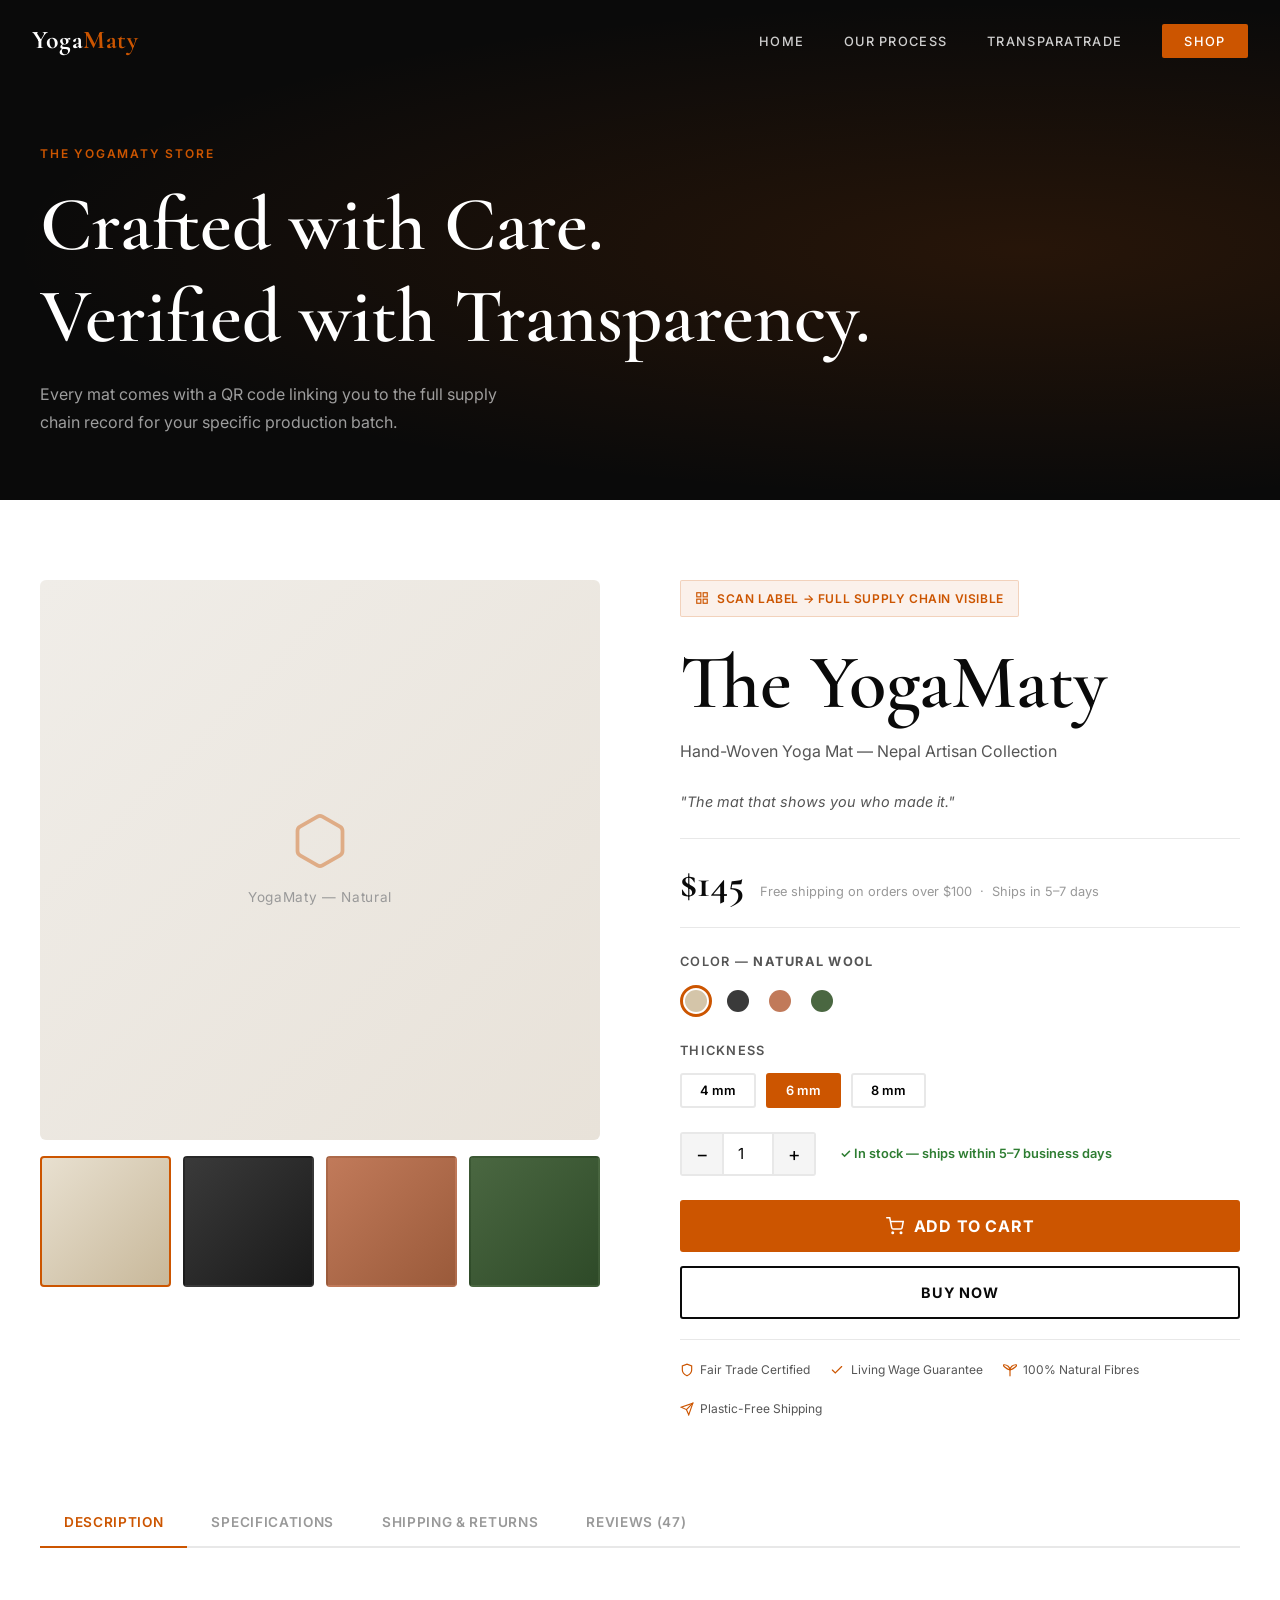
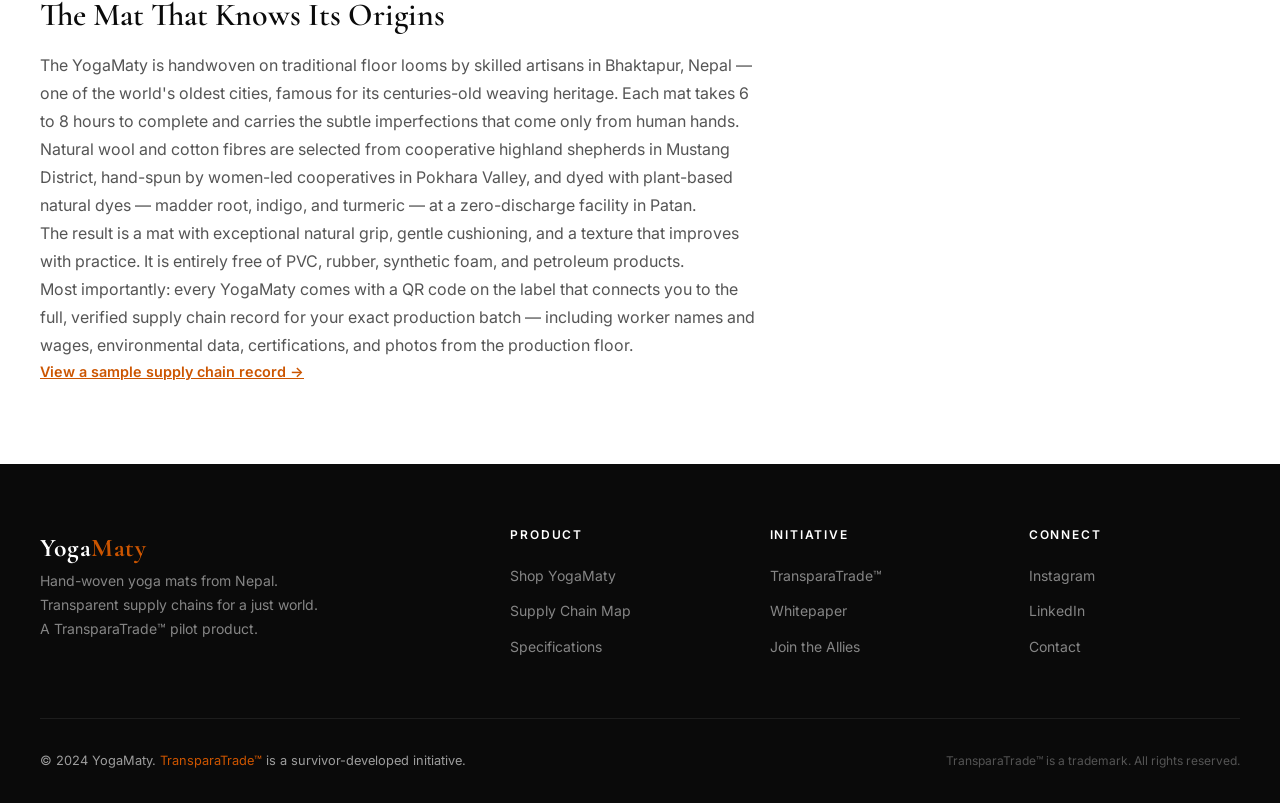
==== shop.html @ b56c678d "Initial build: full YogaMaty website with 4 pages, parallax, supply chain map, and TransparaTrade wh" ====
<!DOCTYPE html>
<html lang="en">
<head>
  <meta charset="UTF-8">
  <meta name="viewport" content="width=device-width, initial-scale=1.0">
  <title>Shop — Buy a YogaMaty</title>
  <meta name="description" content="Buy a YogaMaty — hand-woven in Nepal, fully transparent supply chain, fair trade certified. Natural fibres, zero plastic packaging, living wages guaranteed.">
  <link rel="preconnect" href="https://fonts.googleapis.com">
  <link rel="preconnect" href="https://fonts.gstatic.com" crossorigin>
  <link href="https://fonts.googleapis.com/css2?family=Cormorant+Garamond:ital,wght@0,400;0,600;0,700;1,400;1,600&family=Inter:wght@400;500;600;700&display=swap" rel="stylesheet">
  <link rel="stylesheet" href="css/main.css">
  <link rel="stylesheet" href="css/shop.css">
</head>
<body>

<!-- Navigation -->
<nav class="nav" role="navigation">
  <a href="index.html" class="nav-logo">Yoga<span>Maty</span></a>
  <ul class="nav-links" role="list">
    <li><a href="index.html">Home</a></li>
    <li><a href="supply-chain.html">Our Process</a></li>
    <li><a href="transparatrade.html">TransparaTrade</a></li>
    <li><a href="shop.html" class="nav-cta active">Shop</a></li>
  </ul>
  <button class="nav-toggle" aria-label="Toggle menu">
    <span></span><span></span><span></span>
  </button>
</nav>

<!-- Hero -->
<section class="shop-hero">
  <div class="shop-hero-inner">
    <span class="eyebrow">The YogaMaty Store</span>
    <h1>Crafted with Care.<br>Verified with Transparency.</h1>
    <p>Every mat comes with a QR code linking you to the full supply chain record for your specific production batch.</p>
  </div>
</section>

<!-- Main Product -->
<section class="shop-main">
  <div class="shop-inner">
    <div class="shop-product-grid reveal">

      <!-- Gallery -->
      <div class="product-gallery">
        <div class="gallery-main">
          <div class="gallery-main-placeholder">
            <svg viewBox="0 0 24 24" fill="none" stroke="currentColor" stroke-width="1.5" stroke-linecap="round"><path d="M21 16V8a2 2 0 0 0-1-1.73l-7-4a2 2 0 0 0-2 0l-7 4A2 2 0 0 0 3 8v8a2 2 0 0 0 1 1.73l7 4a2 2 0 0 0 2 0l7-4A2 2 0 0 0 21 16z"/></svg>
            <span>YogaMaty — Natural</span>
          </div>
        </div>
        <div class="gallery-thumbs">
          <div class="gallery-thumb active" style="background:linear-gradient(135deg,#e8e0d0,#c8b89a);"></div>
          <div class="gallery-thumb" style="background:linear-gradient(135deg,#3a3a3a,#1a1a1a);"></div>
          <div class="gallery-thumb" style="background:linear-gradient(135deg,#c17a5a,#9a5a3a);"></div>
          <div class="gallery-thumb" style="background:linear-gradient(135deg,#4a6741,#2e4a28);"></div>
        </div>
      </div>

      <!-- Product Info -->
      <div class="product-info">
        <a href="supply-chain.html" class="transparency-badge">
          <svg viewBox="0 0 24 24" fill="none" stroke="currentColor" stroke-width="2" stroke-linecap="round"><rect x="3" y="3" width="7" height="7"/><rect x="14" y="3" width="7" height="7"/><rect x="14" y="14" width="7" height="7"/><rect x="3" y="14" width="7" height="7"/></svg>
          Scan Label → Full Supply Chain Visible
        </a>

        <h1 class="product-title">The YogaMaty</h1>
        <p class="product-subtitle">Hand-Woven Yoga Mat — Nepal Artisan Collection</p>
        <p class="product-tagline"><em>"The mat that shows you who made it."</em></p>

        <div class="price-row">
          <span class="price-main">$145</span>
          <span class="price-note">Free shipping on orders over $100 &nbsp;·&nbsp; Ships in 5–7 days</span>
        </div>

        <!-- Color -->
        <div class="variant-section">
          <span class="variant-label">Color — <strong>Natural Wool</strong></span>
          <div class="color-options">
            <div class="color-swatch swatch-natural active" title="Natural Wool" aria-label="Natural Wool"></div>
            <div class="color-swatch swatch-charcoal" title="Charcoal" aria-label="Charcoal"></div>
            <div class="color-swatch swatch-terracotta" title="Terracotta" aria-label="Terracotta"></div>
            <div class="color-swatch swatch-forest" title="Forest" aria-label="Forest"></div>
          </div>
        </div>

        <!-- Thickness -->
        <div class="variant-section">
          <span class="variant-label">Thickness</span>
          <div class="thickness-options">
            <button class="thickness-btn" type="button">4 mm</button>
            <button class="thickness-btn active" type="button">6 mm</button>
            <button class="thickness-btn" type="button">8 mm</button>
          </div>
        </div>

        <!-- Qty -->
        <div class="qty-row">
          <div class="qty-control">
            <button class="qty-btn" id="qty-minus" type="button" aria-label="Decrease quantity">−</button>
            <input class="qty-input" id="qty-input" type="number" value="1" min="1" max="99" aria-label="Quantity">
            <button class="qty-btn" id="qty-plus" type="button" aria-label="Increase quantity">+</button>
          </div>
          <span class="stock-note">✓ In stock — ships within 5–7 business days</span>
        </div>

        <button class="add-to-cart-btn" type="button">
          <svg viewBox="0 0 24 24" stroke-width="2" stroke-linecap="round"><circle cx="9" cy="21" r="1"/><circle cx="20" cy="21" r="1"/><path d="M1 1h4l2.68 13.39a2 2 0 0 0 2 1.61h9.72a2 2 0 0 0 2-1.61L23 6H6"/></svg>
          Add to Cart
        </button>
        <button class="buy-now-btn" type="button">Buy Now</button>

        <div class="trust-badges">
          <div class="trust-badge">
            <svg viewBox="0 0 24 24" fill="none" stroke="currentColor" stroke-width="2" stroke-linecap="round"><path d="M12 22s8-4 8-10V5l-8-3-8 3v7c0 6 8 10 8 10z"/></svg>
            Fair Trade Certified
          </div>
          <div class="trust-badge">
            <svg viewBox="0 0 24 24" fill="none" stroke="currentColor" stroke-width="2" stroke-linecap="round"><polyline points="20 6 9 17 4 12"/></svg>
            Living Wage Guarantee
          </div>
          <div class="trust-badge">
            <svg viewBox="0 0 24 24" fill="none" stroke="currentColor" stroke-width="2" stroke-linecap="round"><path d="M12 22V12M12 12C12 7 7 3 2 3s4 7 10 9"/><path d="M12 12c0-5 5-9 10-9s-4 7-10 9"/></svg>
            100% Natural Fibres
          </div>
          <div class="trust-badge">
            <svg viewBox="0 0 24 24" fill="none" stroke="currentColor" stroke-width="2" stroke-linecap="round"><line x1="22" y1="2" x2="11" y2="13"/><polygon points="22 2 15 22 11 13 2 9 22 2"/></svg>
            Plastic-Free Shipping
          </div>
        </div>
      </div>
    </div>

    <!-- Tabs -->
    <div class="product-tabs reveal">
      <div class="tab-nav" role="tablist">
        <button class="tab-btn active" data-tab="description" role="tab">Description</button>
        <button class="tab-btn" data-tab="specs" role="tab" id="tab-specs-btn">Specifications</button>
        <button class="tab-btn" data-tab="shipping" role="tab">Shipping &amp; Returns</button>
        <button class="tab-btn" data-tab="reviews" role="tab">Reviews (47)</button>
      </div>

      <div class="tab-pane active" id="tab-description">
        <div style="max-width:720px;">
          <h3 style="margin-bottom:1rem;">The Mat That Knows Its Origins</h3>
          <p>The YogaMaty is handwoven on traditional floor looms by skilled artisans in Bhaktapur, Nepal — one of the world's oldest cities, famous for its centuries-old weaving heritage. Each mat takes 6 to 8 hours to complete and carries the subtle imperfections that come only from human hands.</p>
          <p>Natural wool and cotton fibres are selected from cooperative highland shepherds in Mustang District, hand-spun by women-led cooperatives in Pokhara Valley, and dyed with plant-based natural dyes — madder root, indigo, and turmeric — at a zero-discharge facility in Patan.</p>
          <p>The result is a mat with exceptional natural grip, gentle cushioning, and a texture that improves with practice. It is entirely free of PVC, rubber, synthetic foam, and petroleum products.</p>
          <p>Most importantly: every YogaMaty comes with a QR code on the label that connects you to the full, verified supply chain record for your exact production batch — including worker names and wages, environmental data, certifications, and photos from the production floor.</p>
          <a href="supply-chain.html" style="color:var(--orange);text-decoration:underline;font-size:0.9rem;font-weight:600;">View a sample supply chain record →</a>
        </div>
      </div>

      <div class="tab-pane" id="tab-specs">
        <table class="specs-table">
          <tr><td>Dimensions</td><td>183 cm × 61 cm (72" × 24")</td></tr>
          <tr><td>Thickness</td><td>Available in 4 mm, 6 mm, 8 mm</td></tr>
          <tr><td>Weight</td><td>approx. 1.8 kg (6 mm)</td></tr>
          <tr><td>Material</td><td>70% Natural Wool, 30% Organic Cotton</td></tr>
          <tr><td>Dye</td><td>Plant-based (madder, indigo, turmeric) — zero synthetic dyes</td></tr>
          <tr><td>Grip Surface</td><td>Woven loop pile — natural grip, improves with use</td></tr>
          <tr><td>Underside</td><td>Dense flat weave — stable on hard floors; yoga rug grip on carpet</td></tr>
          <tr><td>Packaging</td><td>Recycled cotton wrap + compostable corn-starch band — zero plastic</td></tr>
          <tr><td>Care</td><td>Spot clean with cold water and mild soap. Hand wash, line dry.</td></tr>
          <tr><td>End of Life</td><td>Fully compostable — return to earth or compost at home</td></tr>
          <tr><td>Certifications</td><td>GOTS Organic, Fair Trade, OEKO-TEX Standard 100, Living Wage Employer</td></tr>
          <tr><td>Origin</td><td>Handwoven in Bhaktapur, Kathmandu Valley, Nepal</td></tr>
          <tr><td>Supply Chain</td><td>QR code on label — scan for full production data by batch</td></tr>
        </table>
      </div>

      <div class="tab-pane" id="tab-shipping">
        <div class="shipping-grid">
          <div class="shipping-card">
            <svg viewBox="0 0 24 24" fill="none" stroke="currentColor" stroke-width="1.8" stroke-linecap="round"><rect x="1" y="3" width="15" height="13" rx="1"/><polygon points="16 8 20 8 23 11 23 16 16 16 16 8"/><circle cx="5.5" cy="18.5" r="2.5"/><circle cx="18.5" cy="18.5" r="2.5"/></svg>
            <h4>Standard Shipping</h4>
            <p>Free on orders $100+<br>5–7 business days<br>Sea freight · carbon offset</p>
          </div>
          <div class="shipping-card">
            <svg viewBox="0 0 24 24" fill="none" stroke="currentColor" stroke-width="1.8" stroke-linecap="round"><polyline points="1 4 1 10 7 10"/><path d="M3.51 15a9 9 0 1 0 2.13-9.36L1 10"/></svg>
            <h4>Returns &amp; Exchange</h4>
            <p>30-day returns accepted<br>Free return shipping<br>No questions asked</p>
          </div>
          <div class="shipping-card">
            <svg viewBox="0 0 24 24" fill="none" stroke="currentColor" stroke-width="1.8" stroke-linecap="round"><path d="M12 22s8-4 8-10V5l-8-3-8 3v7c0 6 8 10 8 10z"/></svg>
            <h4>Our Packaging Promise</h4>
            <p>100% plastic-free<br>Recycled cotton wrap<br>Compostable seal</p>
          </div>
        </div>
        <div class="ethical-note">
          <p><strong>Why no air freight?</strong> Air shipping produces ~50× more CO₂ per unit than sea freight. We exclusively use sea freight to minimise our environmental impact, and offset 100% of remaining voyage emissions through <a href="#">verified reforestation in Nepal</a>. Your YogaMaty will take a little longer to arrive — but it will arrive with a clean conscience.</p>
        </div>
      </div>

      <div class="tab-pane" id="tab-reviews">
        <div class="reviews-summary">
          <div class="rating-big">
            <div class="score">4.9</div>
            <div class="stars">
              <svg viewBox="0 0 24 24"><polygon points="12 2 15.09 8.26 22 9.27 17 14.14 18.18 21.02 12 17.77 5.82 21.02 7 14.14 2 9.27 8.91 8.26 12 2"/></svg>
              <svg viewBox="0 0 24 24"><polygon points="12 2 15.09 8.26 22 9.27 17 14.14 18.18 21.02 12 17.77 5.82 21.02 7 14.14 2 9.27 8.91 8.26 12 2"/></svg>
              <svg viewBox="0 0 24 24"><polygon points="12 2 15.09 8.26 22 9.27 17 14.14 18.18 21.02 12 17.77 5.82 21.02 7 14.14 2 9.27 8.91 8.26 12 2"/></svg>
              <svg viewBox="0 0 24 24"><polygon points="12 2 15.09 8.26 22 9.27 17 14.14 18.18 21.02 12 17.77 5.82 21.02 7 14.14 2 9.27 8.91 8.26 12 2"/></svg>
              <svg viewBox="0 0 24 24"><polygon points="12 2 15.09 8.26 22 9.27 17 14.14 18.18 21.02 12 17.77 5.82 21.02 7 14.14 2 9.27 8.91 8.26 12 2"/></svg>
            </div>
            <div class="rating-count">47 verified reviews</div>
          </div>
          <div class="rating-bars">
            <div class="rating-row"><span class="label">5★</span><div class="bar-track"><div class="bar-fill positive" data-width="88%" style="width:88%"></div></div><span>88%</span></div>
            <div class="rating-row"><span class="label">4★</span><div class="bar-track"><div class="bar-fill positive" data-width="9%" style="width:9%"></div></div><span>9%</span></div>
            <div class="rating-row"><span class="label">3★</span><div class="bar-track"><div class="bar-fill" data-width="2%" style="width:2%"></div></div><span>2%</span></div>
            <div class="rating-row"><span class="label">2★</span><div class="bar-track"><div class="bar-fill" data-width="1%" style="width:1%"></div></div><span>1%</span></div>
            <div class="rating-row"><span class="label">1★</span><div class="bar-track"><div class="bar-fill" data-width="0%" style="width:0%"></div></div><span>0%</span></div>
          </div>
        </div>
        <div class="review-cards">
          <div class="review-card">
            <div class="review-header">
              <div>
                <div class="reviewer-name">Sarah M.</div>
                <div class="stars" style="justify-content:flex-start;margin-top:3px;">
                  <svg viewBox="0 0 24 24" style="width:12px;height:12px;"><polygon points="12 2 15.09 8.26 22 9.27 17 14.14 18.18 21.02 12 17.77 5.82 21.02 7 14.14 2 9.27 8.91 8.26 12 2" fill="#cc5500"/></svg>
                  <svg viewBox="0 0 24 24" style="width:12px;height:12px;"><polygon points="12 2 15.09 8.26 22 9.27 17 14.14 18.18 21.02 12 17.77 5.82 21.02 7 14.14 2 9.27 8.91 8.26 12 2" fill="#cc5500"/></svg>
                  <svg viewBox="0 0 24 24" style="width:12px;height:12px;"><polygon points="12 2 15.09 8.26 22 9.27 17 14.14 18.18 21.02 12 17.77 5.82 21.02 7 14.14 2 9.27 8.91 8.26 12 2" fill="#cc5500"/></svg>
                  <svg viewBox="0 0 24 24" style="width:12px;height:12px;"><polygon points="12 2 15.09 8.26 22 9.27 17 14.14 18.18 21.02 12 17.77 5.82 21.02 7 14.14 2 9.27 8.91 8.26 12 2" fill="#cc5500"/></svg>
                  <svg viewBox="0 0 24 24" style="width:12px;height:12px;"><polygon points="12 2 15.09 8.26 22 9.27 17 14.14 18.18 21.02 12 17.77 5.82 21.02 7 14.14 2 9.27 8.91 8.26 12 2" fill="#cc5500"/></svg>
                </div>
              </div>
              <span class="review-date">Nov 2024</span>
            </div>
            <p class="review-text">I've never felt so good about a purchase. Scanned the QR code and spent 20 minutes reading about the weavers — there's a photo of the woman who made my mat. Actual tears. The mat itself is beautiful, the grip is phenomenal, and it smells amazing.</p>
          </div>
          <div class="review-card">
            <div class="review-header">
              <div>
                <div class="reviewer-name">James K.</div>
                <div class="stars" style="justify-content:flex-start;margin-top:3px;">
                  <svg viewBox="0 0 24 24" style="width:12px;height:12px;"><polygon points="12 2 15.09 8.26 22 9.27 17 14.14 18.18 21.02 12 17.77 5.82 21.02 7 14.14 2 9.27 8.91 8.26 12 2" fill="#cc5500"/></svg>
                  <svg viewBox="0 0 24 24" style="width:12px;height:12px;"><polygon points="12 2 15.09 8.26 22 9.27 17 14.14 18.18 21.02 12 17.77 5.82 21.02 7 14.14 2 9.27 8.91 8.26 12 2" fill="#cc5500"/></svg>
                  <svg viewBox="0 0 24 24" style="width:12px;height:12px;"><polygon points="12 2 15.09 8.26 22 9.27 17 14.14 18.18 21.02 12 17.77 5.82 21.02 7 14.14 2 9.27 8.91 8.26 12 2" fill="#cc5500"/></svg>
                  <svg viewBox="0 0 24 24" style="width:12px;height:12px;"><polygon points="12 2 15.09 8.26 22 9.27 17 14.14 18.18 21.02 12 17.77 5.82 21.02 7 14.14 2 9.27 8.91 8.26 12 2" fill="#cc5500"/></svg>
                  <svg viewBox="0 0 24 24" style="width:12px;height:12px;"><polygon points="12 2 15.09 8.26 22 9.27 17 14.14 18.18 21.02 12 17.77 5.82 21.02 7 14.14 2 9.27 8.91 8.26 12 2" fill="#cc5500"/></svg>
                </div>
              </div>
              <span class="review-date">Oct 2024</span>
            </div>
            <p class="review-text">As a supply chain professional, I'm deeply skeptical of "ethical" product claims. This is the first time I've seen a brand actually put the data where their mouth is. Every single claim is verifiable. The mat quality is exceptional too — well worth $145.</p>
          </div>
          <div class="review-card">
            <div class="review-header">
              <div>
                <div class="reviewer-name">Priya D.</div>
                <div class="stars" style="justify-content:flex-start;margin-top:3px;">
                  <svg viewBox="0 0 24 24" style="width:12px;height:12px;"><polygon points="12 2 15.09 8.26 22 9.27 17 14.14 18.18 21.02 12 17.77 5.82 21.02 7 14.14 2 9.27 8.91 8.26 12 2" fill="#cc5500"/></svg>
                  <svg viewBox="0 0 24 24" style="width:12px;height:12px;"><polygon points="12 2 15.09 8.26 22 9.27 17 14.14 18.18 21.02 12 17.77 5.82 21.02 7 14.14 2 9.27 8.91 8.26 12 2" fill="#cc5500"/></svg>
                  <svg viewBox="0 0 24 24" style="width:12px;height:12px;"><polygon points="12 2 15.09 8.26 22 9.27 17 14.14 18.18 21.02 12 17.77 5.82 21.02 7 14.14 2 9.27 8.91 8.26 12 2" fill="#cc5500"/></svg>
                  <svg viewBox="0 0 24 24" style="width:12px;height:12px;"><polygon points="12 2 15.09 8.26 22 9.27 17 14.14 18.18 21.02 12 17.77 5.82 21.02 7 14.14 2 9.27 8.91 8.26 12 2" fill="#cc5500"/></svg>
                </div>
              </div>
              <span class="review-date">Sep 2024</span>
            </div>
            <p class="review-text">Beautiful mat, beautiful mission. I'm from India originally and have visited Bhaktapur — seeing the actual cooperative that made this, with real worker data, made me emotional. The mat grips well, feels luxurious, and I love knowing it'll compost one day.</p>
          </div>
          <div class="review-card">
            <div class="review-header">
              <div>
                <div class="reviewer-name">Marcus T.</div>
                <div class="stars" style="justify-content:flex-start;margin-top:3px;">
                  <svg viewBox="0 0 24 24" style="width:12px;height:12px;"><polygon points="12 2 15.09 8.26 22 9.27 17 14.14 18.18 21.02 12 17.77 5.82 21.02 7 14.14 2 9.27 8.91 8.26 12 2" fill="#cc5500"/></svg>
                  <svg viewBox="0 0 24 24" style="width:12px;height:12px;"><polygon points="12 2 15.09 8.26 22 9.27 17 14.14 18.18 21.02 12 17.77 5.82 21.02 7 14.14 2 9.27 8.91 8.26 12 2" fill="#cc5500"/></svg>
                  <svg viewBox="0 0 24 24" style="width:12px;height:12px;"><polygon points="12 2 15.09 8.26 22 9.27 17 14.14 18.18 21.02 12 17.77 5.82 21.02 7 14.14 2 9.27 8.91 8.26 12 2" fill="#cc5500"/></svg>
                  <svg viewBox="0 0 24 24" style="width:12px;height:12px;"><polygon points="12 2 15.09 8.26 22 9.27 17 14.14 18.18 21.02 12 17.77 5.82 21.02 7 14.14 2 9.27 8.91 8.26 12 2" fill="#cc5500"/></svg>
                  <svg viewBox="0 0 24 24" style="width:12px;height:12px;"><polygon points="12 2 15.09 8.26 22 9.27 17 14.14 18.18 21.02 12 17.77 5.82 21.02 7 14.14 2 9.27 8.91 8.26 12 2" fill="#cc5500"/></svg>
                </div>
              </div>
              <span class="review-date">Aug 2024</span>
            </div>
            <p class="review-text">This is what the future of retail should look like. I'm a hot yoga instructor and my mat gets intense daily use — it's held up perfectly after 4 months. The plastic-free packaging arrived beautifully and the cotton wrap now lives as a studio cloth. Zero waste is real here.</p>
          </div>
        </div>
      </div>
    </div>
  </div>
</section>

<!-- Footer -->
<footer class="footer">
  <div class="footer-inner">
    <div class="footer-grid">
      <div class="footer-brand">
        <a href="index.html" class="nav-logo">Yoga<span>Maty</span></a>
        <p>Hand-woven yoga mats from Nepal. Transparent supply chains for a just world. A TransparaTrade™ pilot product.</p>
      </div>
      <div class="footer-col">
        <h5>Product</h5>
        <ul>
          <li><a href="shop.html">Shop YogaMaty</a></li>
          <li><a href="supply-chain.html">Supply Chain Map</a></li>
          <li><a href="shop.html#tab-specs">Specifications</a></li>
        </ul>
      </div>
      <div class="footer-col">
        <h5>Initiative</h5>
        <ul>
          <li><a href="transparatrade.html">TransparaTrade™</a></li>
          <li><a href="transparatrade.html#whitepaper">Whitepaper</a></li>
          <li><a href="transparatrade.html#apply">Join the Allies</a></li>
        </ul>
      </div>
      <div class="footer-col">
        <h5>Connect</h5>
        <ul>
          <li><a href="#">Instagram</a></li>
          <li><a href="#">LinkedIn</a></li>
          <li><a href="#">Contact</a></li>
        </ul>
      </div>
    </div>
    <div class="footer-bottom">
      <span>&copy; 2024 YogaMaty. <a href="transparatrade.html">TransparaTrade™</a> is a survivor-developed initiative.</span>
      <span class="footer-trademark">TransparaTrade™ is a trademark. All rights reserved.</span>
    </div>
  </div>
</footer>

<script src="js/main.js"></script>
<script src="js/shop.js"></script>
</body>
</html>
---- css/main.css ----
/* ============================================
   YogaMaty — Main Stylesheet
   Colors: #cc5500 (burnt orange), #fff, #0a0a0a
============================================ */

:root {
  --orange: #cc5500;
  --orange-light: #e06620;
  --orange-dark: #a34400;
  --black: #0a0a0a;
  --white: #ffffff;
  --gray-100: #f5f5f5;
  --gray-200: #e8e8e8;
  --gray-400: #999999;
  --gray-600: #555555;
  --gray-800: #222222;
  --font-serif: 'Cormorant Garamond', Georgia, serif;
  --font-sans: 'Inter', system-ui, sans-serif;
  --transition: 0.3s ease;
  --max-width: 1200px;
}

*, *::before, *::after { box-sizing: border-box; margin: 0; padding: 0; }

html { scroll-behavior: smooth; font-size: 16px; }

body {
  font-family: var(--font-sans);
  background: var(--white);
  color: var(--black);
  line-height: 1.6;
  overflow-x: hidden;
}

img { max-width: 100%; display: block; }
a { color: inherit; text-decoration: none; }
button { cursor: pointer; border: none; background: none; font-family: inherit; }

/* ---- Typography ---- */
h1, h2, h3, h4, h5 {
  font-family: var(--font-serif);
  line-height: 1.2;
  font-weight: 600;
}

h1 { font-size: clamp(2.5rem, 6vw, 5rem); }
h2 { font-size: clamp(2rem, 4vw, 3.2rem); }
h3 { font-size: clamp(1.4rem, 2.5vw, 2rem); }
h4 { font-size: 1.25rem; }

p { font-size: 1rem; line-height: 1.75; color: var(--gray-600); }

.eyebrow {
  font-family: var(--font-sans);
  font-size: 0.75rem;
  font-weight: 600;
  letter-spacing: 0.15em;
  text-transform: uppercase;
  color: var(--orange);
}

/* ---- Buttons ---- */
.btn {
  display: inline-flex;
  align-items: center;
  gap: 0.5rem;
  padding: 0.875rem 2rem;
  font-family: var(--font-sans);
  font-size: 0.875rem;
  font-weight: 600;
  letter-spacing: 0.05em;
  text-transform: uppercase;
  transition: var(--transition);
  border-radius: 2px;
  cursor: pointer;
}

.btn-primary {
  background: var(--orange);
  color: var(--white);
  border: 2px solid var(--orange);
}
.btn-primary:hover {
  background: var(--orange-dark);
  border-color: var(--orange-dark);
  transform: translateY(-2px);
  box-shadow: 0 8px 24px rgba(204,85,0,0.3);
}

.btn-outline {
  background: transparent;
  color: var(--white);
  border: 2px solid var(--white);
}
.btn-outline:hover {
  background: var(--white);
  color: var(--black);
  transform: translateY(-2px);
}

.btn-outline-dark {
  background: transparent;
  color: var(--black);
  border: 2px solid var(--black);
}
.btn-outline-dark:hover {
  background: var(--black);
  color: var(--white);
  transform: translateY(-2px);
}

/* ---- Navigation ---- */
.nav {
  position: fixed;
  top: 0;
  left: 0;
  right: 0;
  z-index: 1000;
  padding: 1.25rem 2rem;
  display: flex;
  align-items: center;
  justify-content: space-between;
  transition: background 0.4s ease, box-shadow 0.4s ease, padding 0.4s ease;
}

.nav.scrolled {
  background: rgba(10,10,10,0.96);
  backdrop-filter: blur(12px);
  box-shadow: 0 1px 0 rgba(255,255,255,0.08);
  padding: 0.875rem 2rem;
}

.nav-logo {
  font-family: var(--font-serif);
  font-size: 1.6rem;
  font-weight: 700;
  color: var(--white);
  letter-spacing: 0.02em;
}
.nav-logo span { color: var(--orange); }

.nav-links {
  display: flex;
  align-items: center;
  gap: 2.5rem;
  list-style: none;
}

.nav-links a {
  color: rgba(255,255,255,0.8);
  font-size: 0.8rem;
  font-weight: 500;
  letter-spacing: 0.1em;
  text-transform: uppercase;
  transition: color var(--transition);
}
.nav-links a:hover, .nav-links a.active { color: var(--orange); }

.nav-cta {
  padding: 0.6rem 1.4rem;
  background: var(--orange);
  color: var(--white) !important;
  border-radius: 2px;
}
.nav-cta:hover { background: var(--orange-dark); color: var(--white) !important; }

.nav-toggle {
  display: none;
  flex-direction: column;
  gap: 5px;
  cursor: pointer;
  padding: 4px;
}
.nav-toggle span {
  display: block;
  width: 24px;
  height: 2px;
  background: var(--white);
  transition: var(--transition);
}

/* ---- Section Layout ---- */
.section {
  padding: 6rem 2rem;
}
.section-inner {
  max-width: var(--max-width);
  margin: 0 auto;
}

.section-header {
  max-width: 640px;
  margin-bottom: 4rem;
}
.section-header .eyebrow { margin-bottom: 1rem; display: block; }
.section-header h2 { margin-bottom: 1.25rem; }
.section-header p { font-size: 1.1rem; }

.section-header.centered {
  text-align: center;
  margin-left: auto;
  margin-right: auto;
}

/* ---- Footer ---- */
.footer {
  background: var(--black);
  color: rgba(255,255,255,0.6);
  padding: 4rem 2rem 2rem;
}
.footer-inner {
  max-width: var(--max-width);
  margin: 0 auto;
}
.footer-grid {
  display: grid;
  grid-template-columns: 2fr 1fr 1fr 1fr;
  gap: 3rem;
  padding-bottom: 3rem;
  border-bottom: 1px solid rgba(255,255,255,0.08);
  margin-bottom: 2rem;
}
.footer-brand .nav-logo { margin-bottom: 1rem; }
.footer-brand p { font-size: 0.875rem; line-height: 1.7; color: rgba(255,255,255,0.5); max-width: 280px; }
.footer-col h5 {
  color: var(--white);
  font-family: var(--font-sans);
  font-size: 0.75rem;
  font-weight: 600;
  letter-spacing: 0.15em;
  text-transform: uppercase;
  margin-bottom: 1.25rem;
}
.footer-col ul { list-style: none; }
.footer-col ul li { margin-bottom: 0.625rem; }
.footer-col ul li a {
  font-size: 0.875rem;
  color: rgba(255,255,255,0.5);
  transition: color var(--transition);
}
.footer-col ul li a:hover { color: var(--orange); }
.footer-bottom {
  display: flex;
  justify-content: space-between;
  align-items: center;
  font-size: 0.8rem;
}
.footer-bottom a { color: var(--orange); }
.footer-trademark { font-size: 0.75rem; color: rgba(255,255,255,0.3); }

/* ---- Reveal Animations ---- */
.reveal {
  opacity: 0;
  transform: translateY(40px);
  transition: opacity 0.8s ease, transform 0.8s ease;
}
.reveal.visible {
  opacity: 1;
  transform: translateY(0);
}
.reveal-delay-1 { transition-delay: 0.1s; }
.reveal-delay-2 { transition-delay: 0.2s; }
.reveal-delay-3 { transition-delay: 0.3s; }
.reveal-delay-4 { transition-delay: 0.4s; }

/* ---- Responsive ---- */
@media (max-width: 900px) {
  .footer-grid { grid-template-columns: 1fr 1fr; gap: 2rem; }
}

@media (max-width: 680px) {
  .nav-links { display: none; }
  .nav-toggle { display: flex; }
  .nav-links.open {
    display: flex;
    flex-direction: column;
    position: fixed;
    inset: 0;
    background: var(--black);
    align-items: center;
    justify-content: center;
    gap: 2rem;
    z-index: 999;
  }
  .nav-links.open a { font-size: 1.5rem; }
  .footer-grid { grid-template-columns: 1fr; }
  .footer-bottom { flex-direction: column; gap: 0.5rem; text-align: center; }
  .section { padding: 4rem 1.25rem; }
}
---- css/shop.css ----
/* ============================================
   Shop Page
============================================ */

.shop-hero {
  padding: 9rem 2rem 4rem;
  background: var(--black);
  color: var(--white);
  position: relative;
  overflow: hidden;
}
.shop-hero::before {
  content: '';
  position: absolute;
  inset: 0;
  background: radial-gradient(ellipse at 80% 50%, rgba(204,85,0,0.15) 0%, transparent 70%);
  pointer-events: none;
}
.shop-hero-inner {
  max-width: var(--max-width);
  margin: 0 auto;
  position: relative;
  z-index: 1;
}
.shop-hero-inner .eyebrow { margin-bottom: 1rem; display: block; }
.shop-hero-inner h1 { color: var(--white); margin-bottom: 1rem; }
.shop-hero-inner p { color: rgba(255,255,255,0.6); max-width: 500px; }

/* ---- Product Detail ---- */
.shop-main {
  padding: 5rem 2rem;
}
.shop-inner {
  max-width: var(--max-width);
  margin: 0 auto;
}
.shop-product-grid {
  display: grid;
  grid-template-columns: 1fr 1fr;
  gap: 5rem;
  align-items: start;
}

/* Gallery */
.gallery-main {
  aspect-ratio: 1;
  background: var(--gray-100);
  border-radius: 6px;
  overflow: hidden;
  margin-bottom: 1rem;
  position: relative;
}
.gallery-main img {
  width: 100%;
  height: 100%;
  object-fit: cover;
}
.gallery-main-placeholder {
  width: 100%;
  height: 100%;
  display: flex;
  align-items: center;
  justify-content: center;
  flex-direction: column;
  gap: 1rem;
  color: var(--gray-400);
  font-size: 0.85rem;
  letter-spacing: 0.05em;
  background: linear-gradient(135deg, #f0ede8, #e8e2d9);
}
.gallery-main-placeholder svg { width: 60px; height: 60px; stroke: var(--orange); fill: none; opacity: 0.4; }

.gallery-thumbs {
  display: grid;
  grid-template-columns: repeat(4, 1fr);
  gap: 0.75rem;
}
.gallery-thumb {
  aspect-ratio: 1;
  background: var(--gray-100);
  border-radius: 4px;
  cursor: pointer;
  border: 2px solid transparent;
  transition: border-color var(--transition);
  overflow: hidden;
}
.gallery-thumb:hover, .gallery-thumb.active { border-color: var(--orange); }

.transparency-badge {
  display: inline-flex;
  align-items: center;
  gap: 0.5rem;
  background: rgba(204,85,0,0.08);
  border: 1px solid rgba(204,85,0,0.2);
  padding: 0.5rem 0.875rem;
  border-radius: 2px;
  font-size: 0.75rem;
  font-weight: 600;
  color: var(--orange);
  letter-spacing: 0.05em;
  text-transform: uppercase;
  margin-bottom: 1.25rem;
  cursor: pointer;
  text-decoration: none;
}
.transparency-badge:hover { background: rgba(204,85,0,0.15); }
.transparency-badge svg { width: 14px; height: 14px; stroke: var(--orange); fill: none; }

.product-title { margin-bottom: 0.5rem; }
.product-subtitle { font-size: 1rem; color: var(--gray-600); margin-bottom: 1.5rem; }
.product-tagline { font-style: italic; color: var(--gray-600); font-size: 0.9rem; margin-bottom: 0; }

.price-row {
  display: flex;
  align-items: baseline;
  gap: 1rem;
  margin: 1.5rem 0;
  padding: 1.5rem 0;
  border-top: 1px solid var(--gray-200);
  border-bottom: 1px solid var(--gray-200);
}
.price-main {
  font-family: var(--font-serif);
  font-size: 2.5rem;
  font-weight: 700;
  color: var(--black);
  line-height: 1;
}
.price-note {
  font-size: 0.8rem;
  color: var(--gray-400);
}

.variant-section { margin-bottom: 1.5rem; }
.variant-label {
  font-size: 0.8rem;
  font-weight: 600;
  text-transform: uppercase;
  letter-spacing: 0.1em;
  color: var(--gray-600);
  margin-bottom: 0.75rem;
  display: block;
}
.color-options {
  display: flex;
  gap: 0.625rem;
}
.color-swatch {
  width: 32px; height: 32px;
  border-radius: 50%;
  cursor: pointer;
  border: 3px solid transparent;
  transition: border-color var(--transition);
  position: relative;
}
.color-swatch.active, .color-swatch:hover { border-color: var(--orange); }
.color-swatch::after {
  content: '';
  position: absolute;
  inset: 2px;
  border-radius: 50%;
}
.swatch-natural::after { background: #d4c5a9; }
.swatch-charcoal::after { background: #3a3a3a; }
.swatch-terracotta::after { background: #c17a5a; }
.swatch-forest::after { background: #4a6741; }

.thickness-options {
  display: flex;
  gap: 0.625rem;
}
.thickness-btn {
  padding: 0.5rem 1.125rem;
  border: 2px solid var(--gray-200);
  border-radius: 3px;
  font-size: 0.8rem;
  font-weight: 600;
  background: var(--white);
  transition: border-color var(--transition), background var(--transition), color var(--transition);
  cursor: pointer;
}
.thickness-btn:hover, .thickness-btn.active {
  border-color: var(--orange);
  background: var(--orange);
  color: var(--white);
}

.qty-row {
  display: flex;
  align-items: center;
  gap: 1.5rem;
  margin-bottom: 1.5rem;
}
.qty-control {
  display: flex;
  align-items: center;
  gap: 0;
  border: 2px solid var(--gray-200);
  border-radius: 3px;
  overflow: hidden;
}
.qty-btn {
  width: 40px; height: 40px;
  display: flex; align-items: center; justify-content: center;
  background: var(--gray-100);
  font-size: 1.2rem;
  cursor: pointer;
  transition: background var(--transition);
  border: none;
  font-family: inherit;
}
.qty-btn:hover { background: var(--gray-200); }
.qty-input {
  width: 52px; height: 40px;
  text-align: center;
  border: none;
  border-left: 2px solid var(--gray-200);
  border-right: 2px solid var(--gray-200);
  font-size: 0.95rem;
  font-family: inherit;
  outline: none;
}
.stock-note { font-size: 0.8rem; color: #2e7d32; font-weight: 600; }

.add-to-cart-btn {
  width: 100%;
  padding: 1rem;
  background: var(--orange);
  color: var(--white);
  border: none;
  border-radius: 3px;
  font-size: 1rem;
  font-weight: 700;
  letter-spacing: 0.05em;
  text-transform: uppercase;
  cursor: pointer;
  transition: background var(--transition), transform var(--transition), box-shadow var(--transition);
  margin-bottom: 0.875rem;
  display: flex;
  align-items: center;
  justify-content: center;
  gap: 0.625rem;
}
.add-to-cart-btn svg { width: 18px; height: 18px; stroke: currentColor; fill: none; }
.add-to-cart-btn:hover {
  background: var(--orange-dark);
  transform: translateY(-2px);
  box-shadow: 0 8px 24px rgba(204,85,0,0.35);
}

.buy-now-btn {
  width: 100%;
  padding: 1rem;
  background: transparent;
  color: var(--black);
  border: 2px solid var(--black);
  border-radius: 3px;
  font-size: 0.9rem;
  font-weight: 700;
  letter-spacing: 0.05em;
  text-transform: uppercase;
  cursor: pointer;
  transition: background var(--transition), color var(--transition);
  margin-bottom: 1.25rem;
}
.buy-now-btn:hover { background: var(--black); color: var(--white); }

.trust-badges {
  display: flex;
  gap: 1.25rem;
  flex-wrap: wrap;
  padding-top: 1.25rem;
  border-top: 1px solid var(--gray-200);
}
.trust-badge {
  display: flex;
  align-items: center;
  gap: 0.4rem;
  font-size: 0.75rem;
  color: var(--gray-600);
}
.trust-badge svg { width: 14px; height: 14px; stroke: var(--orange); fill: none; }

/* Tabs */
.product-tabs {
  margin-top: 5rem;
}
.tab-nav {
  display: flex;
  border-bottom: 2px solid var(--gray-200);
  gap: 0;
  margin-bottom: 3rem;
}
.tab-btn {
  padding: 1rem 1.5rem;
  font-size: 0.85rem;
  font-weight: 600;
  letter-spacing: 0.05em;
  text-transform: uppercase;
  background: none;
  border: none;
  border-bottom: 2px solid transparent;
  margin-bottom: -2px;
  cursor: pointer;
  color: var(--gray-400);
  transition: color var(--transition), border-color var(--transition);
}
.tab-btn:hover { color: var(--black); }
.tab-btn.active { color: var(--orange); border-bottom-color: var(--orange); }

.tab-pane { display: none; }
.tab-pane.active { display: block; }

.specs-table {
  width: 100%;
  border-collapse: collapse;
}
.specs-table tr {
  border-bottom: 1px solid var(--gray-200);
}
.specs-table td {
  padding: 0.875rem 0;
  font-size: 0.9rem;
}
.specs-table td:first-child {
  color: var(--gray-600);
  width: 200px;
  font-weight: 500;
}
.specs-table td:last-child { color: var(--black); }

/* Shipping & Notice */
.shipping-grid {
  display: grid;
  grid-template-columns: repeat(3, 1fr);
  gap: 1.5rem;
  margin-bottom: 3rem;
}
.shipping-card {
  padding: 1.5rem;
  background: var(--gray-100);
  border-radius: 4px;
  text-align: center;
}
.shipping-card svg { width: 28px; height: 28px; stroke: var(--orange); fill: none; margin: 0 auto 0.75rem; }
.shipping-card h4 { font-size: 1rem; margin-bottom: 0.375rem; }
.shipping-card p { font-size: 0.85rem; }

.ethical-note {
  background: rgba(204,85,0,0.05);
  border-left: 3px solid var(--orange);
  padding: 1.25rem 1.5rem;
  border-radius: 0 4px 4px 0;
}
.ethical-note p { font-size: 0.875rem; color: var(--gray-600); margin: 0; }
.ethical-note a { color: var(--orange); text-decoration: underline; }

/* Reviews */
.reviews-summary {
  display: flex;
  gap: 3rem;
  align-items: center;
  margin-bottom: 2.5rem;
  padding-bottom: 2.5rem;
  border-bottom: 1px solid var(--gray-200);
}
.rating-big {
  text-align: center;
}
.rating-big .score {
  font-family: var(--font-serif);
  font-size: 4rem;
  font-weight: 700;
  line-height: 1;
  color: var(--black);
}
.stars {
  display: flex;
  gap: 3px;
  justify-content: center;
  margin: 0.25rem 0;
}
.stars svg { width: 16px; height: 16px; fill: var(--orange); stroke: none; }
.stars svg.empty { fill: var(--gray-200); }
.rating-count { font-size: 0.8rem; color: var(--gray-400); }
.rating-bars { flex: 1; }
.rating-row {
  display: flex;
  align-items: center;
  gap: 0.75rem;
  margin-bottom: 0.4rem;
  font-size: 0.8rem;
}
.rating-row .label { color: var(--gray-600); width: 32px; text-align: right; }
.rating-row .bar-track { flex: 1; }
.review-cards { display: grid; grid-template-columns: 1fr 1fr; gap: 1.5rem; }
.review-card {
  padding: 1.5rem;
  background: var(--gray-100);
  border-radius: 4px;
}
.review-header {
  display: flex;
  justify-content: space-between;
  align-items: flex-start;
  margin-bottom: 0.75rem;
}
.reviewer-name { font-weight: 600; font-size: 0.9rem; }
.review-date { font-size: 0.75rem; color: var(--gray-400); }
.review-text { font-size: 0.875rem; color: var(--gray-600); line-height: 1.6; }

/* Responsive */
@media (max-width: 900px) {
  .shop-product-grid { grid-template-columns: 1fr; gap: 3rem; }
  .shipping-grid { grid-template-columns: 1fr; }
  .review-cards { grid-template-columns: 1fr; }
  .reviews-summary { flex-direction: column; gap: 1.5rem; }
}
@media (max-width: 680px) {
  .gallery-thumbs { grid-template-columns: repeat(4, 1fr); }
  .price-row { align-items: flex-start; flex-direction: column; gap: 0.25rem; }
  .tab-nav { overflow-x: auto; }
  .tab-btn { white-space: nowrap; }
}
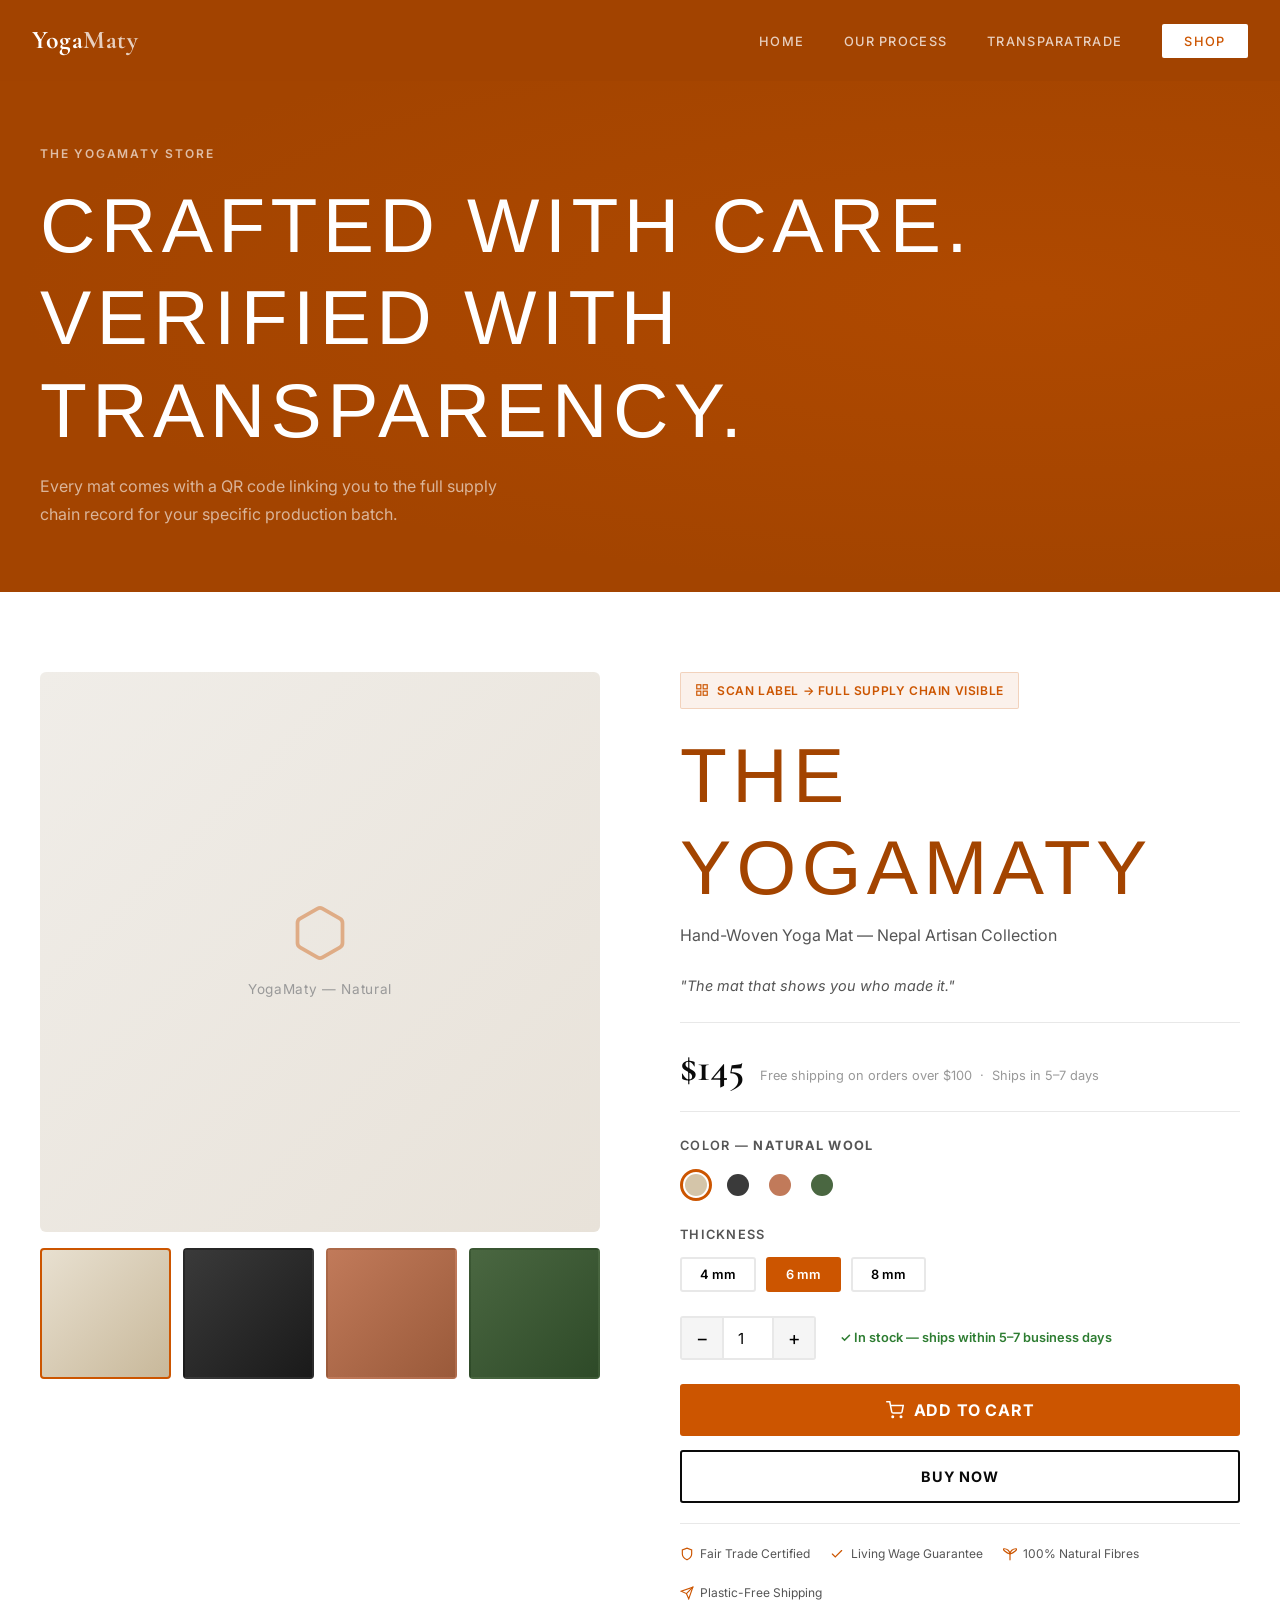
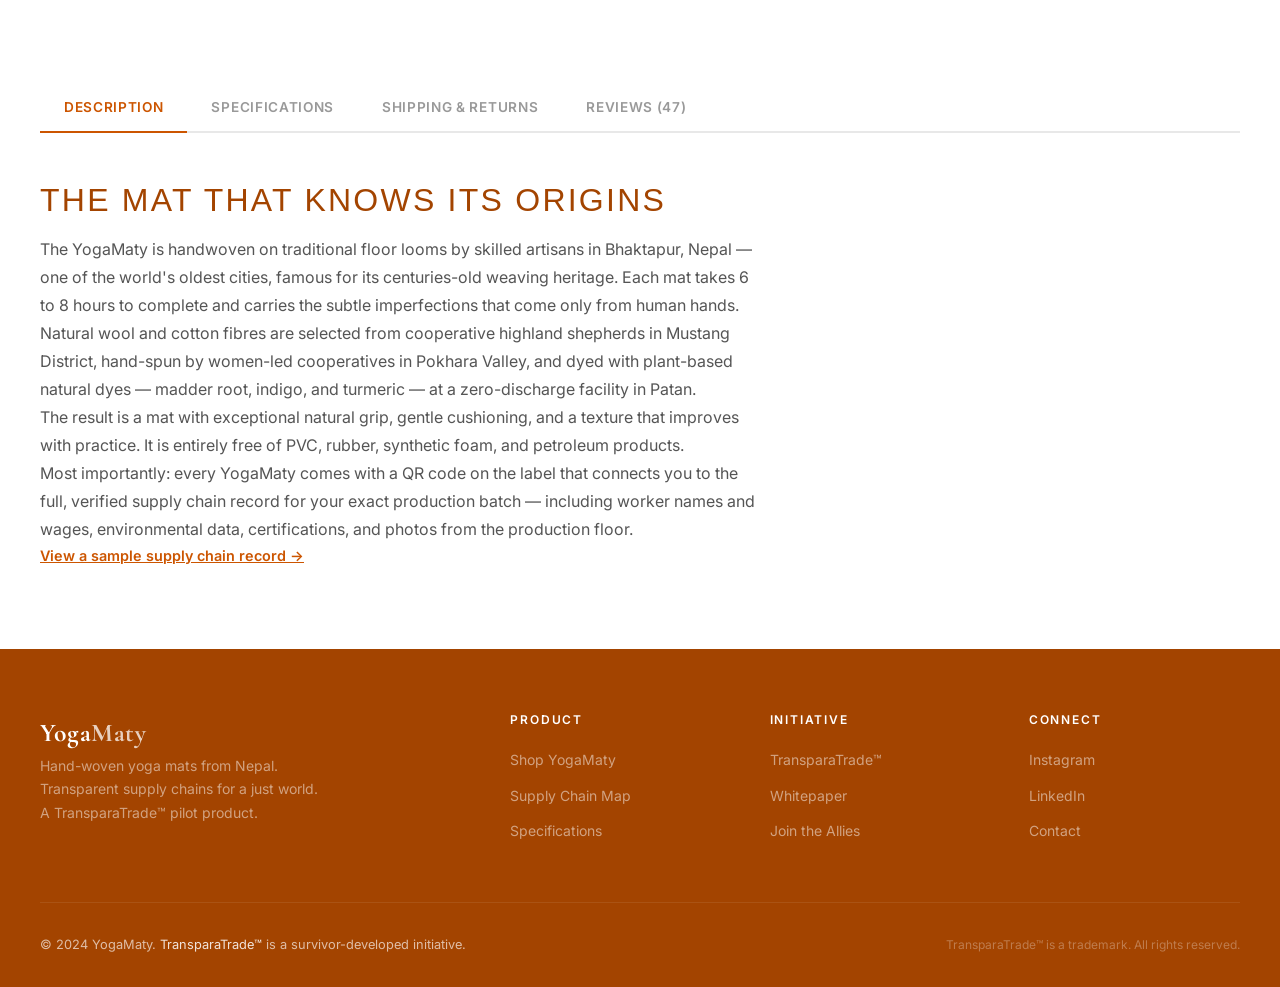
==== commit 7b374662: "Add cache-busting v=3 to all CSS links" ====
--- a/shop.html
+++ b/shop.html
@@ -8,8 +8,8 @@
   <link rel="preconnect" href="https://fonts.googleapis.com">
   <link rel="preconnect" href="https://fonts.gstatic.com" crossorigin>
   <link href="https://fonts.googleapis.com/css2?family=Cormorant+Garamond:ital,wght@0,400;0,600;0,700;1,400;1,600&family=Inter:wght@400;500;600;700&display=swap" rel="stylesheet">
-  <link rel="stylesheet" href="css/main.css">
-  <link rel="stylesheet" href="css/shop.css">
+  <link rel="stylesheet" href="css/main.css?v=3">
+  <link rel="stylesheet" href="css/shop.css?v=3">
 </head>
 <body>
 
--- a/css/main.css
+++ b/css/main.css
@@ -15,6 +15,7 @@
   --gray-600: #555555;
   --gray-800: #222222;
   --font-serif: 'Cormorant Garamond', Georgia, serif;
+  --font-heading: 'Avenir Next', 'Avenir', 'Century Gothic', 'Trebuchet MS', sans-serif;
   --font-sans: 'Inter', system-ui, sans-serif;
   --transition: 0.3s ease;
   --max-width: 1200px;
@@ -26,8 +27,8 @@
 
 body {
   font-family: var(--font-sans);
-  background: var(--white);
-  color: var(--black);
+  background: var(--orange);
+  color: var(--orange-dark);
   line-height: 1.6;
   overflow-x: hidden;
 }
@@ -38,9 +39,11 @@
 
 /* ---- Typography ---- */
 h1, h2, h3, h4, h5 {
-  font-family: var(--font-serif);
+  font-family: var(--font-heading);
+  font-weight: 300;
   line-height: 1.2;
-  font-weight: 600;
+  text-transform: uppercase;
+  letter-spacing: 0.07em;
 }
 
 h1 { font-size: clamp(2.5rem, 6vw, 5rem); }
@@ -56,7 +59,7 @@
   font-weight: 600;
   letter-spacing: 0.15em;
   text-transform: uppercase;
-  color: var(--orange);
+  color: var(--black);
 }
 
 /* ---- Buttons ---- */
@@ -76,15 +79,15 @@
 }
 
 .btn-primary {
-  background: var(--orange);
-  color: var(--white);
-  border: 2px solid var(--orange);
+  background: var(--white);
+  color: var(--orange);
+  border: 2px solid var(--white);
 }
 .btn-primary:hover {
-  background: var(--orange-dark);
-  border-color: var(--orange-dark);
+  background: rgba(255,255,255,0.9);
+  border-color: rgba(255,255,255,0.9);
   transform: translateY(-2px);
-  box-shadow: 0 8px 24px rgba(204,85,0,0.3);
+  box-shadow: 0 8px 24px rgba(0,0,0,0.2);
 }
 
 .btn-outline {
@@ -94,18 +97,18 @@
 }
 .btn-outline:hover {
   background: var(--white);
-  color: var(--black);
+  color: var(--orange);
   transform: translateY(-2px);
 }
 
 .btn-outline-dark {
   background: transparent;
-  color: var(--black);
-  border: 2px solid var(--black);
+  color: var(--white);
+  border: 2px solid rgba(255,255,255,0.6);
 }
 .btn-outline-dark:hover {
-  background: var(--black);
-  color: var(--white);
+  background: var(--white);
+  color: var(--orange);
   transform: translateY(-2px);
 }
 
@@ -120,13 +123,14 @@
   display: flex;
   align-items: center;
   justify-content: space-between;
+  background: rgba(163,68,0,0.97);
+  backdrop-filter: blur(8px);
   transition: background 0.4s ease, box-shadow 0.4s ease, padding 0.4s ease;
 }
 
 .nav.scrolled {
-  background: rgba(10,10,10,0.96);
-  backdrop-filter: blur(12px);
-  box-shadow: 0 1px 0 rgba(255,255,255,0.08);
+  background: var(--orange-dark);
+  box-shadow: 0 2px 20px rgba(0,0,0,0.25);
   padding: 0.875rem 2rem;
 }
 
@@ -137,7 +141,7 @@
   color: var(--white);
   letter-spacing: 0.02em;
 }
-.nav-logo span { color: var(--orange); }
+.nav-logo span { color: rgba(255,255,255,0.75); }
 
 .nav-links {
   display: flex;
@@ -147,22 +151,23 @@
 }
 
 .nav-links a {
-  color: rgba(255,255,255,0.8);
+  color: rgba(255,255,255,0.75);
   font-size: 0.8rem;
   font-weight: 500;
   letter-spacing: 0.1em;
   text-transform: uppercase;
   transition: color var(--transition);
 }
-.nav-links a:hover, .nav-links a.active { color: var(--orange); }
+.nav-links a:hover, .nav-links a.active { color: var(--white); }
 
 .nav-cta {
   padding: 0.6rem 1.4rem;
-  background: var(--orange);
-  color: var(--white) !important;
+  background: var(--white);
+  color: var(--orange) !important;
   border-radius: 2px;
-}
-.nav-cta:hover { background: var(--orange-dark); color: var(--white) !important; }
+  font-weight: 700;
+}
+.nav-cta:hover { background: rgba(255,255,255,0.9); color: var(--orange-dark) !important; }
 
 .nav-toggle {
   display: none;
@@ -204,8 +209,8 @@
 
 /* ---- Footer ---- */
 .footer {
-  background: var(--black);
-  color: rgba(255,255,255,0.6);
+  background: var(--orange-dark);
+  color: rgba(255,255,255,0.65);
   padding: 4rem 2rem 2rem;
 }
 .footer-inner {
@@ -238,14 +243,14 @@
   color: rgba(255,255,255,0.5);
   transition: color var(--transition);
 }
-.footer-col ul li a:hover { color: var(--orange); }
+.footer-col ul li a:hover { color: var(--white); }
 .footer-bottom {
   display: flex;
   justify-content: space-between;
   align-items: center;
   font-size: 0.8rem;
 }
-.footer-bottom a { color: var(--orange); }
+.footer-bottom a { color: rgba(255,255,255,0.85); }
 .footer-trademark { font-size: 0.75rem; color: rgba(255,255,255,0.3); }
 
 /* ---- Reveal Animations ---- */
@@ -276,7 +281,7 @@
     flex-direction: column;
     position: fixed;
     inset: 0;
-    background: var(--black);
+    background: var(--orange-dark);
     align-items: center;
     justify-content: center;
     gap: 2rem;
--- a/css/shop.css
+++ b/css/shop.css
@@ -4,7 +4,7 @@
 
 .shop-hero {
   padding: 9rem 2rem 4rem;
-  background: var(--black);
+  background: var(--orange-dark);
   color: var(--white);
   position: relative;
   overflow: hidden;
@@ -13,7 +13,7 @@
   content: '';
   position: absolute;
   inset: 0;
-  background: radial-gradient(ellipse at 80% 50%, rgba(204,85,0,0.15) 0%, transparent 70%);
+  background: radial-gradient(ellipse at 80% 50%, rgba(204,85,0,0.3) 0%, transparent 70%);
   pointer-events: none;
 }
 .shop-hero-inner {
@@ -22,13 +22,14 @@
   position: relative;
   z-index: 1;
 }
-.shop-hero-inner .eyebrow { margin-bottom: 1rem; display: block; }
+.shop-hero-inner .eyebrow { margin-bottom: 1rem; display: block; color: rgba(255,255,255,0.65); }
 .shop-hero-inner h1 { color: var(--white); margin-bottom: 1rem; }
 .shop-hero-inner p { color: rgba(255,255,255,0.6); max-width: 500px; }
 
 /* ---- Product Detail ---- */
 .shop-main {
   padding: 5rem 2rem;
+  background: var(--white);
 }
 .shop-inner {
   max-width: var(--max-width);
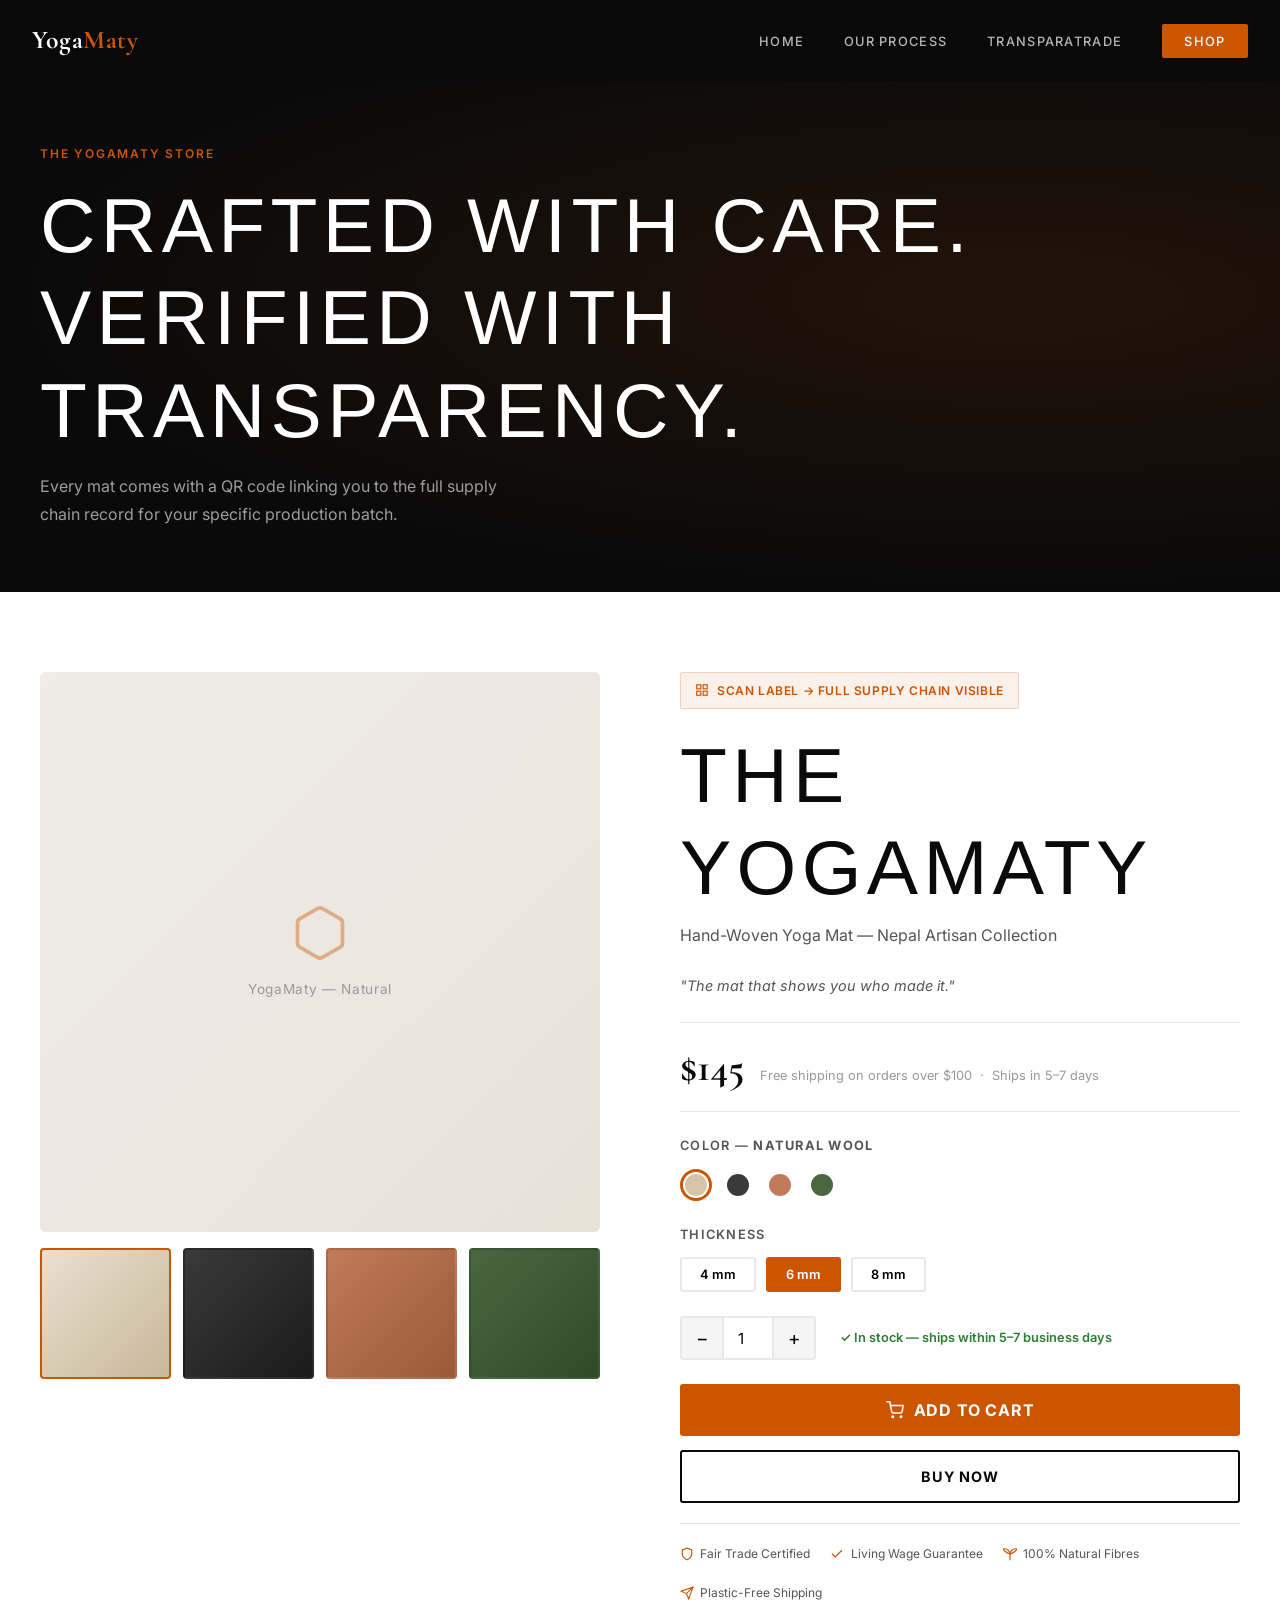
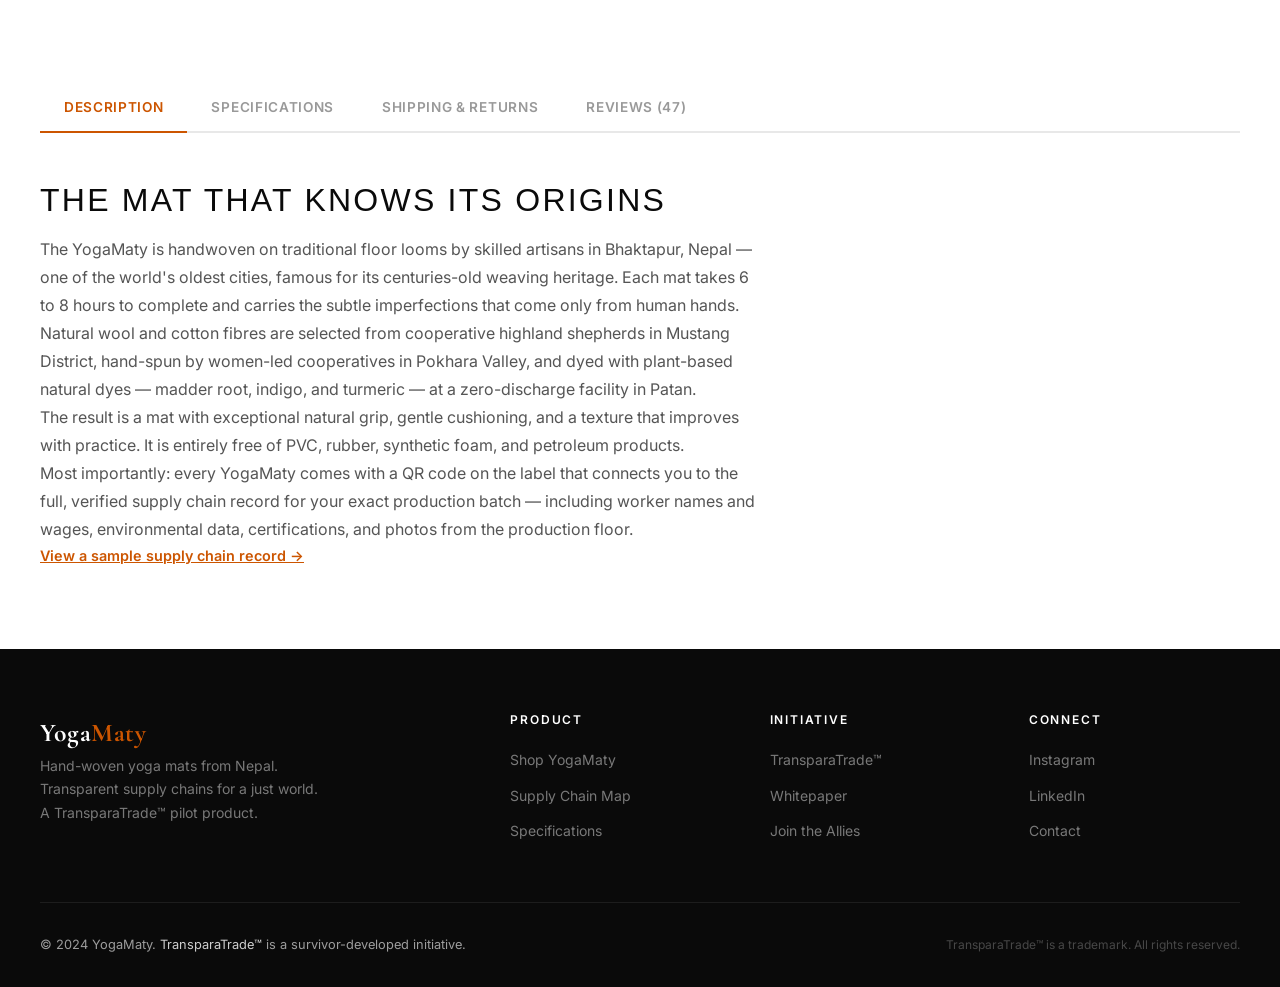
==== commit 327e04e3: "Redesign: black/white palette, orange as accent, marquee strip Color scheme from empowermentcollecti" ====
--- a/shop.html
+++ b/shop.html
@@ -8,8 +8,8 @@
   <link rel="preconnect" href="https://fonts.googleapis.com">
   <link rel="preconnect" href="https://fonts.gstatic.com" crossorigin>
   <link href="https://fonts.googleapis.com/css2?family=Cormorant+Garamond:ital,wght@0,400;0,600;0,700;1,400;1,600&family=Inter:wght@400;500;600;700&display=swap" rel="stylesheet">
-  <link rel="stylesheet" href="css/main.css?v=3">
-  <link rel="stylesheet" href="css/shop.css?v=3">
+  <link rel="stylesheet" href="css/main.css?v=4">
+  <link rel="stylesheet" href="css/shop.css?v=4">
 </head>
 <body>
 
--- a/css/main.css
+++ b/css/main.css
@@ -1,6 +1,6 @@
 /* ============================================
    YogaMaty — Main Stylesheet
-   Colors: #cc5500 (burnt orange), #fff, #0a0a0a
+   Colors: #cc5500 (burnt orange accent), #0a0a0a, #ffffff
 ============================================ */
 
 :root {
@@ -27,8 +27,8 @@
 
 body {
   font-family: var(--font-sans);
-  background: var(--orange);
-  color: var(--orange-dark);
+  background: var(--white);
+  color: var(--black);
   line-height: 1.6;
   overflow-x: hidden;
 }
@@ -59,7 +59,7 @@
   font-weight: 600;
   letter-spacing: 0.15em;
   text-transform: uppercase;
-  color: var(--black);
+  color: var(--orange);
 }
 
 /* ---- Buttons ---- */
@@ -78,37 +78,41 @@
   cursor: pointer;
 }
 
+/* Orange — warm brand CTA, works on both light and dark backgrounds */
 .btn-primary {
-  background: var(--white);
-  color: var(--orange);
-  border: 2px solid var(--white);
+  background: var(--orange);
+  color: var(--white);
+  border: 2px solid var(--orange);
 }
 .btn-primary:hover {
-  background: rgba(255,255,255,0.9);
-  border-color: rgba(255,255,255,0.9);
+  background: var(--orange-dark);
+  border-color: var(--orange-dark);
   transform: translateY(-2px);
-  box-shadow: 0 8px 24px rgba(0,0,0,0.2);
-}
-
+  box-shadow: 0 8px 24px rgba(204,85,0,0.35);
+}
+
+/* White outline — for dark section backgrounds */
 .btn-outline {
   background: transparent;
   color: var(--white);
-  border: 2px solid var(--white);
+  border: 2px solid rgba(255,255,255,0.55);
 }
 .btn-outline:hover {
   background: var(--white);
-  color: var(--orange);
+  color: var(--black);
+  border-color: var(--white);
   transform: translateY(-2px);
 }
 
+/* Black outline — for light section backgrounds */
 .btn-outline-dark {
   background: transparent;
-  color: var(--white);
-  border: 2px solid rgba(255,255,255,0.6);
+  color: var(--black);
+  border: 2px solid var(--black);
 }
 .btn-outline-dark:hover {
-  background: var(--white);
-  color: var(--orange);
+  background: var(--black);
+  color: var(--white);
   transform: translateY(-2px);
 }
 
@@ -123,14 +127,14 @@
   display: flex;
   align-items: center;
   justify-content: space-between;
-  background: rgba(163,68,0,0.97);
+  background: rgba(10,10,10,0.97);
   backdrop-filter: blur(8px);
   transition: background 0.4s ease, box-shadow 0.4s ease, padding 0.4s ease;
 }
 
 .nav.scrolled {
-  background: var(--orange-dark);
-  box-shadow: 0 2px 20px rgba(0,0,0,0.25);
+  background: #0a0a0a;
+  box-shadow: 0 2px 20px rgba(0,0,0,0.4);
   padding: 0.875rem 2rem;
 }
 
@@ -141,7 +145,7 @@
   color: var(--white);
   letter-spacing: 0.02em;
 }
-.nav-logo span { color: rgba(255,255,255,0.75); }
+.nav-logo span { color: var(--orange); }
 
 .nav-links {
   display: flex;
@@ -151,7 +155,7 @@
 }
 
 .nav-links a {
-  color: rgba(255,255,255,0.75);
+  color: rgba(255,255,255,0.7);
   font-size: 0.8rem;
   font-weight: 500;
   letter-spacing: 0.1em;
@@ -162,12 +166,12 @@
 
 .nav-cta {
   padding: 0.6rem 1.4rem;
-  background: var(--white);
-  color: var(--orange) !important;
+  background: var(--orange);
+  color: var(--white) !important;
   border-radius: 2px;
   font-weight: 700;
 }
-.nav-cta:hover { background: rgba(255,255,255,0.9); color: var(--orange-dark) !important; }
+.nav-cta:hover { background: var(--orange-dark); color: var(--white) !important; }
 
 .nav-toggle {
   display: none;
@@ -184,6 +188,37 @@
   transition: var(--transition);
 }
 
+/* ---- Marquee Strip ---- */
+.marquee-strip {
+  background: var(--orange);
+  overflow: hidden;
+  padding: 0.875rem 0;
+}
+.marquee-inner {
+  display: inline-flex;
+  align-items: center;
+  animation: marquee 40s linear infinite;
+  white-space: nowrap;
+}
+.marquee-inner span {
+  font-size: 0.65rem;
+  font-weight: 700;
+  letter-spacing: 0.18em;
+  text-transform: uppercase;
+  color: var(--white);
+  padding: 0 1.5rem;
+  flex-shrink: 0;
+}
+.marquee-inner .marquee-dot {
+  color: rgba(255,255,255,0.35);
+  padding: 0 0.25rem !important;
+  letter-spacing: 0;
+}
+@keyframes marquee {
+  0% { transform: translateX(0); }
+  100% { transform: translateX(-50%); }
+}
+
 /* ---- Section Layout ---- */
 .section {
   padding: 6rem 2rem;
@@ -209,8 +244,8 @@
 
 /* ---- Footer ---- */
 .footer {
-  background: var(--orange-dark);
-  color: rgba(255,255,255,0.65);
+  background: #0a0a0a;
+  color: rgba(255,255,255,0.6);
   padding: 4rem 2rem 2rem;
 }
 .footer-inner {
@@ -226,7 +261,7 @@
   margin-bottom: 2rem;
 }
 .footer-brand .nav-logo { margin-bottom: 1rem; }
-.footer-brand p { font-size: 0.875rem; line-height: 1.7; color: rgba(255,255,255,0.5); max-width: 280px; }
+.footer-brand p { font-size: 0.875rem; line-height: 1.7; color: rgba(255,255,255,0.45); max-width: 280px; }
 .footer-col h5 {
   color: var(--white);
   font-family: var(--font-sans);
@@ -240,7 +275,7 @@
 .footer-col ul li { margin-bottom: 0.625rem; }
 .footer-col ul li a {
   font-size: 0.875rem;
-  color: rgba(255,255,255,0.5);
+  color: rgba(255,255,255,0.45);
   transition: color var(--transition);
 }
 .footer-col ul li a:hover { color: var(--white); }
@@ -250,8 +285,8 @@
   align-items: center;
   font-size: 0.8rem;
 }
-.footer-bottom a { color: rgba(255,255,255,0.85); }
-.footer-trademark { font-size: 0.75rem; color: rgba(255,255,255,0.3); }
+.footer-bottom a { color: rgba(255,255,255,0.8); }
+.footer-trademark { font-size: 0.75rem; color: rgba(255,255,255,0.25); }
 
 /* ---- Reveal Animations ---- */
 .reveal {
@@ -281,7 +316,7 @@
     flex-direction: column;
     position: fixed;
     inset: 0;
-    background: var(--orange-dark);
+    background: #0a0a0a;
     align-items: center;
     justify-content: center;
     gap: 2rem;
--- a/css/shop.css
+++ b/css/shop.css
@@ -4,7 +4,7 @@
 
 .shop-hero {
   padding: 9rem 2rem 4rem;
-  background: var(--orange-dark);
+  background: #0a0a0a;
   color: var(--white);
   position: relative;
   overflow: hidden;
@@ -13,7 +13,7 @@
   content: '';
   position: absolute;
   inset: 0;
-  background: radial-gradient(ellipse at 80% 50%, rgba(204,85,0,0.3) 0%, transparent 70%);
+  background: radial-gradient(ellipse at 80% 50%, rgba(204,85,0,0.12) 0%, transparent 70%);
   pointer-events: none;
 }
 .shop-hero-inner {
@@ -22,7 +22,7 @@
   position: relative;
   z-index: 1;
 }
-.shop-hero-inner .eyebrow { margin-bottom: 1rem; display: block; color: rgba(255,255,255,0.65); }
+.shop-hero-inner .eyebrow { margin-bottom: 1rem; display: block; color: var(--orange); }
 .shop-hero-inner h1 { color: var(--white); margin-bottom: 1rem; }
 .shop-hero-inner p { color: rgba(255,255,255,0.6); max-width: 500px; }
 
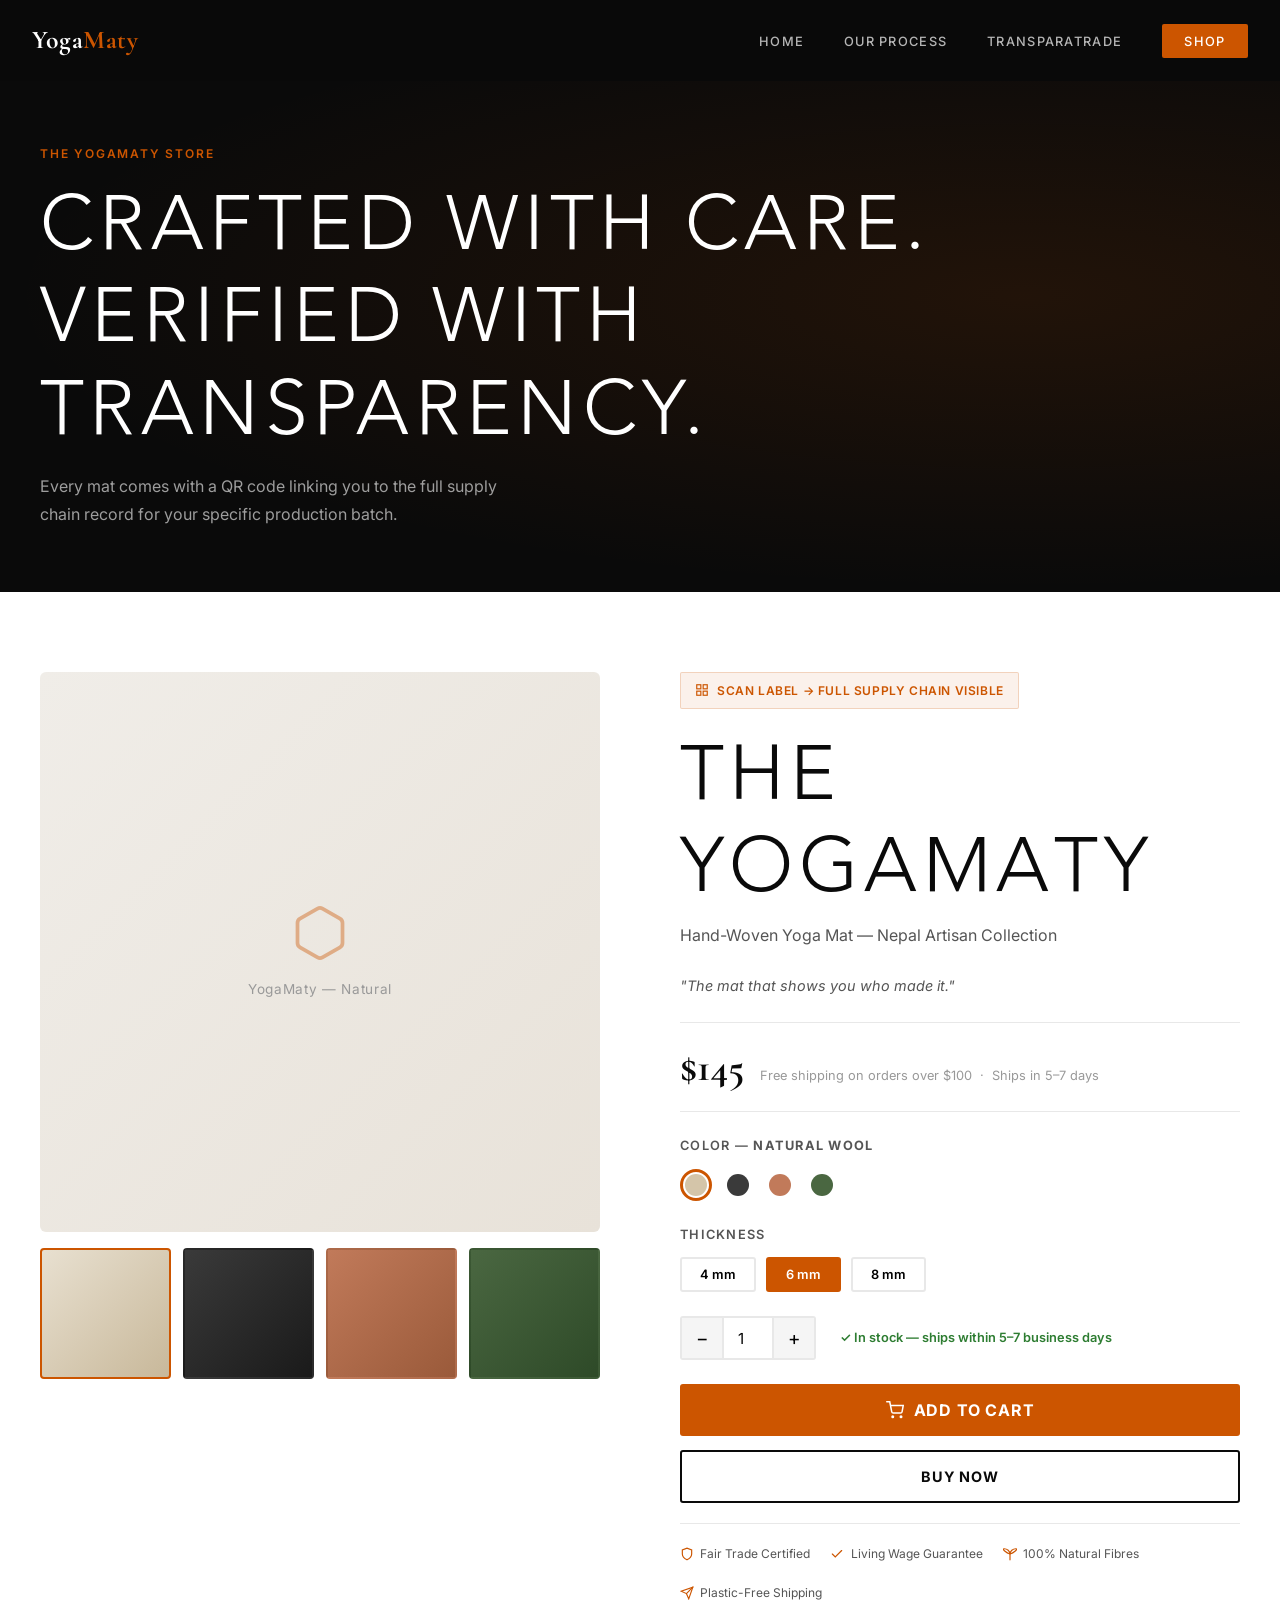
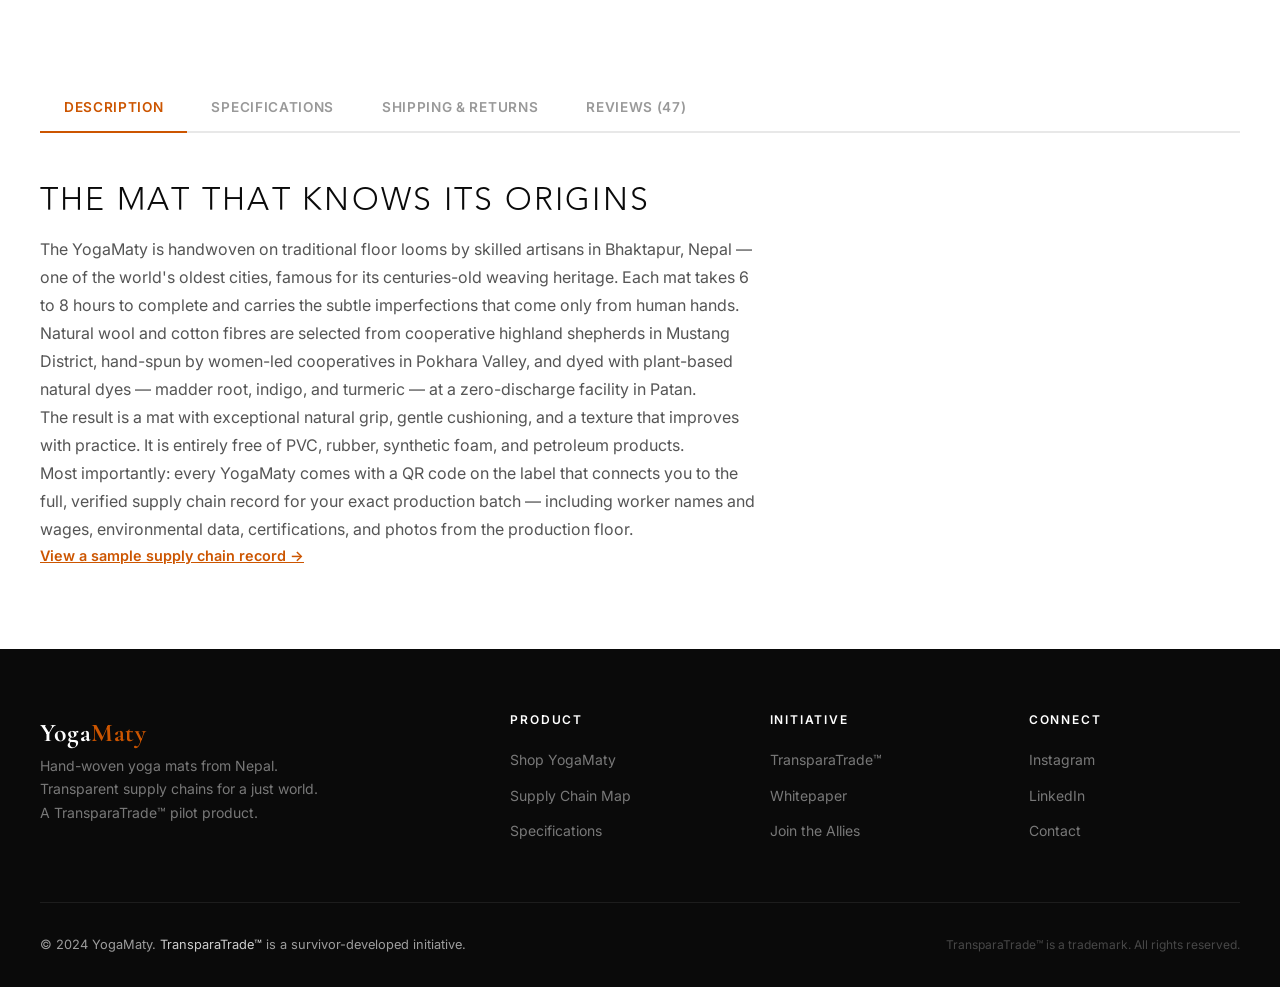
==== commit abd40acf: "Embed Avenir Light font for cross-platform consistency Adds the real Avenir Light .ttf via @font-fac" ====
--- a/shop.html
+++ b/shop.html
@@ -8,8 +8,8 @@
   <link rel="preconnect" href="https://fonts.googleapis.com">
   <link rel="preconnect" href="https://fonts.gstatic.com" crossorigin>
   <link href="https://fonts.googleapis.com/css2?family=Cormorant+Garamond:ital,wght@0,400;0,600;0,700;1,400;1,600&family=Inter:wght@400;500;600;700&display=swap" rel="stylesheet">
-  <link rel="stylesheet" href="css/main.css?v=4">
-  <link rel="stylesheet" href="css/shop.css?v=4">
+  <link rel="stylesheet" href="css/main.css?v=5">
+  <link rel="stylesheet" href="css/shop.css?v=5">
 </head>
 <body>
 
--- a/css/main.css
+++ b/css/main.css
@@ -2,6 +2,14 @@
    YogaMaty — Main Stylesheet
    Colors: #cc5500 (burnt orange accent), #0a0a0a, #ffffff
 ============================================ */
+
+@font-face {
+  font-family: 'Avenir Next';
+  src: url('../assets/fonts/avenir-light.ttf') format('truetype');
+  font-weight: 300;
+  font-style: normal;
+  font-display: swap;
+}
 
 :root {
   --orange: #cc5500;
